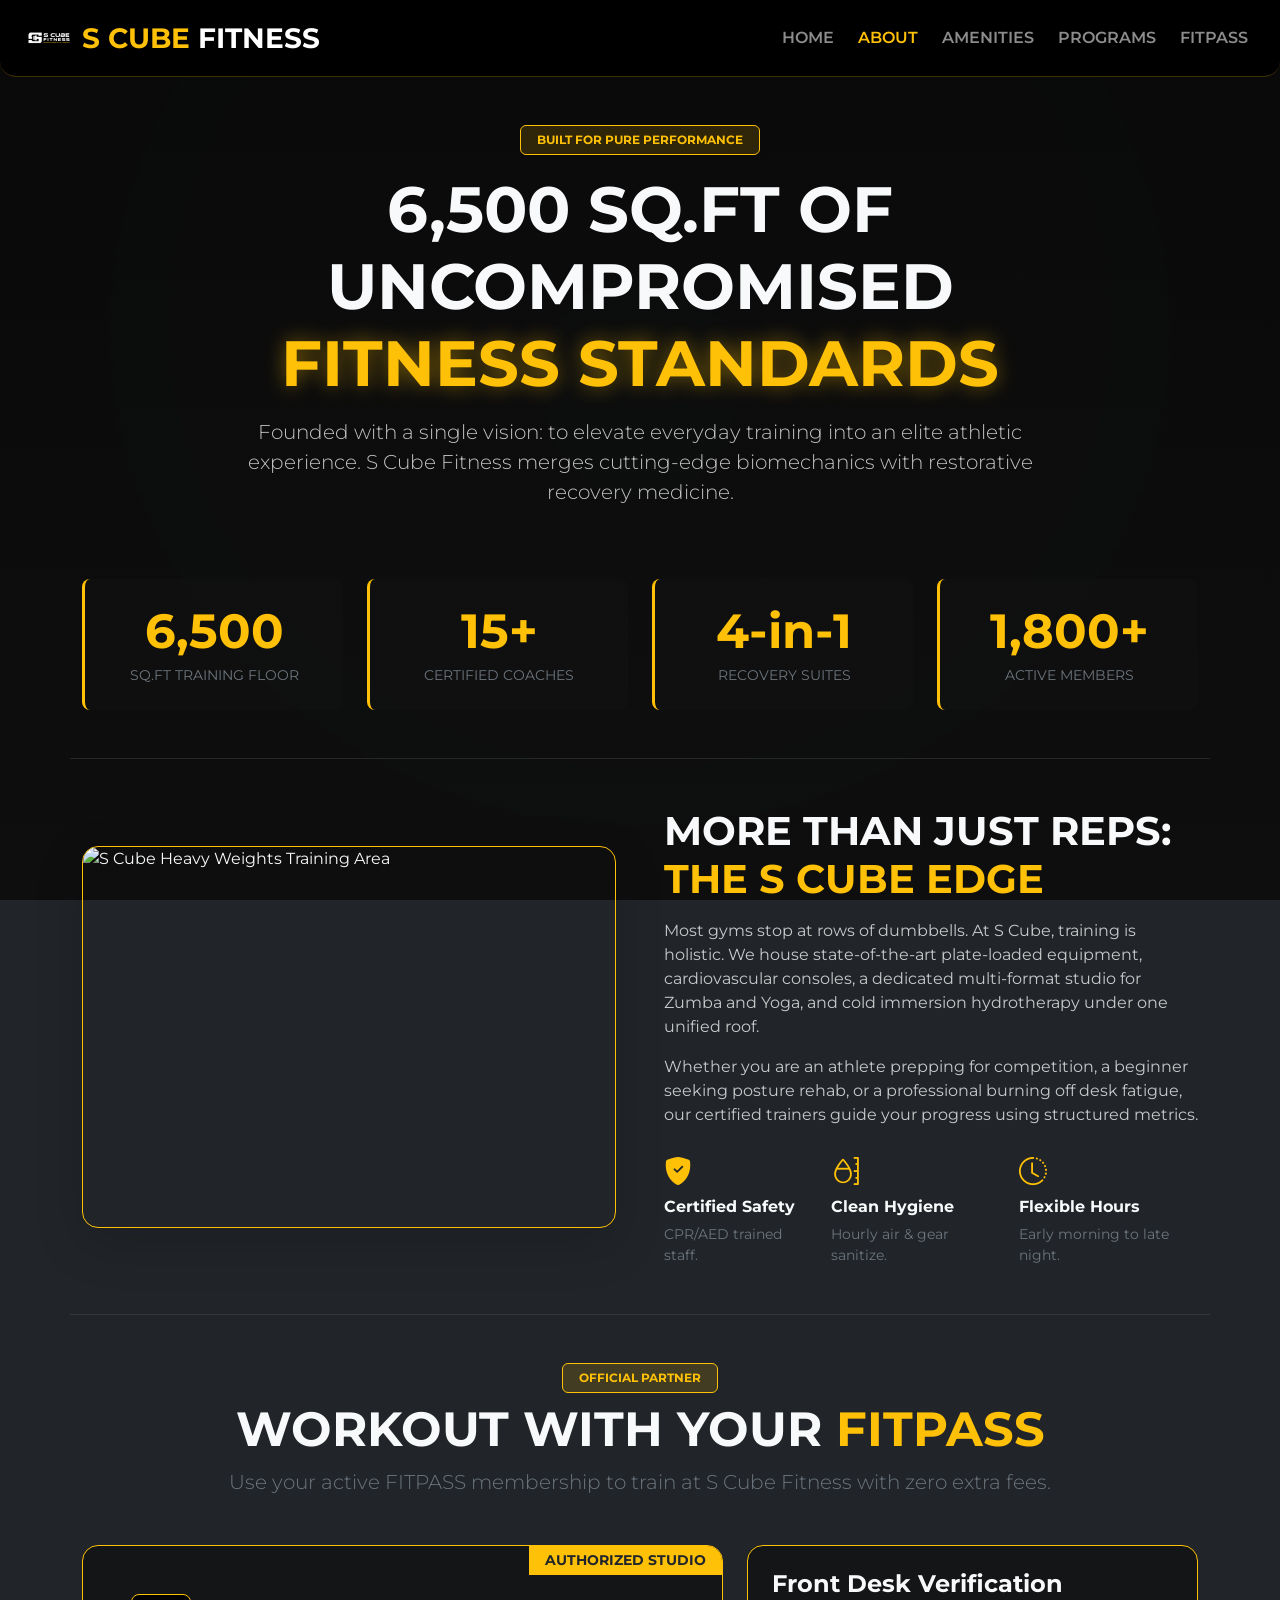
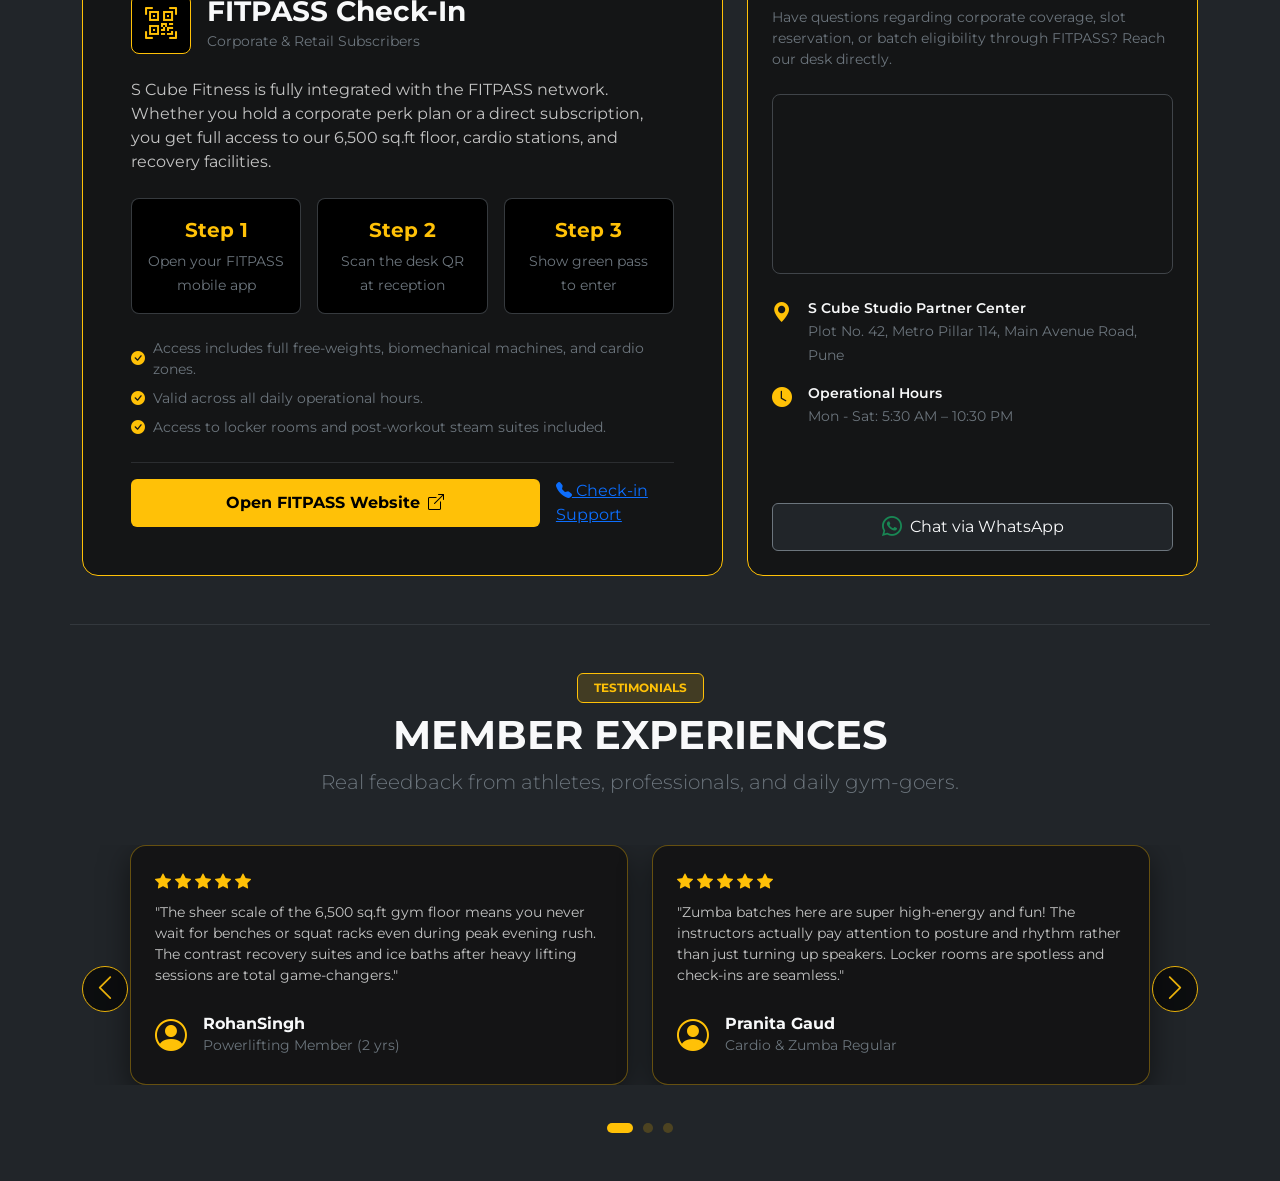
==== About_Page.html @ c71fc2fa "Initial commit: S Cube Fitness website" ====
<!DOCTYPE html>
<html lang="en">

<head>
    <meta charset="UTF-8" />
    <meta name="viewport" content="width=device-width, initial-scale=1.0" />
    <title>About Us | S Cube Fitness - 6,500 Sq.Ft Studio</title>

    <link href="https://cdn.jsdelivr.net/npm/bootstrap@5.3.3/dist/css/bootstrap.min.css" rel="stylesheet" />
    <link rel="stylesheet" href="https://cdn.jsdelivr.net/npm/bootstrap-icons@1.11.3/font/bootstrap-icons.min.css" />
    <link rel="preconnect" href="https://fonts.googleapis.com" />
    <link rel="preconnect" href="https://fonts.gstatic.com" crossorigin />
    <link href="https://fonts.googleapis.com/css2?family=Montserrat:wght@400;600;700;900&display=swap"
        rel="stylesheet" />

    <link rel="stylesheet" href="Home_Page.css" />
    <style>
        .gold-badge {
            background-color: rgba(255, 193, 7, 0.15);
            border: 1px solid var(--gold);
            color: var(--gold);
        }

        .stat-card {
            background: rgba(18, 18, 18, 0.7);
            border-left: 3px solid var(--gold);
        }

        .brand-logo {
            width: 50px;
            height: 50px;
            object-fit: contain;
        }

        /* Review Cards & Sliding Carousel Controls */
        .review-card {
            background: rgba(18, 18, 18, 0.85);
            border: 1px solid rgba(255, 193, 7, 0.35);
            border-radius: 1rem;
            box-shadow: 0 10px 30px rgba(0, 0, 0, 0.5);
            min-height: 240px;
            transition: border-color 0.3s ease, transform 0.3s ease;
        }

        .review-card:hover {
            border-color: #ffd54f;
            transform: translateY(-4px);
        }

        .custom-carousel-btn {
            width: 46px;
            height: 46px;
            top: 50%;
            transform: translateY(-50%);
            background: rgba(0, 0, 0, 0.7);
            border: 1px solid var(--gold);
            border-radius: 50%;
            opacity: 0.9;
            transition: all 0.25s ease;
        }

        .custom-carousel-btn:hover {
            background: var(--gold);
            opacity: 1;
        }

        .custom-carousel-btn:hover i {
            color: #000 !important;
        }

        .carousel-indicators [data-bs-target] {
            width: 10px;
            height: 10px;
            border-radius: 50%;
            background-color: rgba(255, 193, 7, 0.4);
            border: none;
            margin: 0 5px;
            transition: all 0.3s ease;
        }

        .carousel-indicators .active {
            width: 26px;
            border-radius: 6px;
            background-color: var(--gold);
        }
    </style>
</head>

<body class="bg-dark text-light">

    <div class="hero-bg-overlay"></div>

    <div class="content-wrapper">

        <nav
            class="navbar navbar-expand-lg navbar-dark bg-black bg-opacity-80 sticky-top border-bottom border-warning border-opacity-25 backdrop-blur rounded-bottom-4">
            <div class="container-fluid px-4">
                <a class="navbar-brand d-inline-flex align-items-center gap-2 fw-bold text-uppercase text-warning fs-3"
                    href="Home_Page.html">
                    <img src="Gym_Logo.jpeg" class="brand-logo img-fluid" alt="S Cube Fitness Logo"> <span>S Cube <span class="text-white">Fitness</span></span>
                </a>

                <button class="navbar-toggler" type="button" data-bs-toggle="collapse" data-bs-target="#aboutNav"
                    aria-controls="aboutNav" aria-expanded="false" aria-label="Toggle navigation">
                    <span class="navbar-toggler-icon"></span>
                </button>

                <div class="collapse navbar-collapse" id="aboutNav">
                    <ul class="navbar-nav ms-auto text-uppercase fw-semibold gap-2">
                        <li class="nav-item">
                            <a class="nav-link" href="Home_Page.html">Home</a>
                        </li>
                        <li class="nav-item">
                            <a class="nav-link active text-warning" href="About_Page.html">About</a>
                        </li>
                        <li class="nav-item">
                            <a class="nav-link" href="Home_Page.html#amenities">Amenities</a>
                        </li>
                        <li class="nav-item">
                            <a class="nav-link" href="Home_Page.html#classes">Programs</a>
                        </li>
                        <li class="nav-item">
                            <a class="nav-link" href="#fitpass">FITPASS</a>
                        </li>
                    </ul>
                </div>
            </div>
        </nav>

        <header class="container text-center py-5">
            <div class="row justify-content-center">
                <div class="col-xl-9 col-lg-10">
                    <span class="badge gold-badge px-3 py-2 text-uppercase mb-3 fw-bold">Built For Pure
                        Performance</span>
                    <h1 class="display-3 fw-bold text-uppercase text-light mb-3">
                        6,500 Sq.Ft Of Uncompromised <br>
                        <span class="text-warning text-glow">Fitness Standards</span>
                    </h1>
                    <p class="lead text-light-50 mb-4">
                        Founded with a single vision: to elevate everyday training into an elite athletic experience. S
                        Cube Fitness merges cutting-edge biomechanics with restorative recovery medicine.
                    </p>
                </div>
            </div>
        </header>

        <section class="container pb-5">
            <div class="row g-4 text-center">
                <div class="col-6 col-md-3">
                    <div class="stat-card p-4 rounded-3 h-100">
                        <h2 class="display-5 fw-bold text-warning mb-1">6,500</h2>
                        <p class="text-secondary small text-uppercase mb-0">Sq.Ft Training Floor</p>
                    </div>
                </div>
                <div class="col-6 col-md-3">
                    <div class="stat-card p-4 rounded-3 h-100">
                        <h2 class="display-5 fw-bold text-warning mb-1">15+</h2>
                        <p class="text-secondary small text-uppercase mb-0">Certified Coaches</p>
                    </div>
                </div>
                <div class="col-6 col-md-3">
                    <div class="stat-card p-4 rounded-3 h-100">
                        <h2 class="display-5 fw-bold text-warning mb-1">4-in-1</h2>
                        <p class="text-secondary small text-uppercase mb-0">Recovery Suites</p>
                    </div>
                </div>
                <div class="col-6 col-md-3">
                    <div class="stat-card p-4 rounded-3 h-100">
                        <h2 class="display-5 fw-bold text-warning mb-1">1,800+</h2>
                        <p class="text-secondary small text-uppercase mb-0">Active Members</p>
                    </div>
                </div>
            </div>
        </section>

        <section class="container py-5 border-top border-secondary border-opacity-25">
            <div class="row g-5 align-items-center">
                <div class="col-lg-6">
                    <div
                        class="image-frame rounded-4 border border-warning overflow-hidden shadow-lg position-relative">
                        <img src="https://images.unsplash.com/photo-1571902943202-507ec2618e8f?q=80&w=1000&auto=format&fit=crop"
                            alt="S Cube Heavy Weights Training Area"
                            class="img-fluid w-100 object-fit-cover studio-img" />
                    </div>
                </div>
                <div class="col-lg-6">
                    <h2 class="h1 fw-bold text-uppercase text-light mb-3">
                        More Than Just Reps: <span class="text-warning">The S Cube Edge</span>
                    </h2>
                    <p class="text-light-50 mb-3">
                        Most gyms stop at rows of dumbbells. At S Cube, training is holistic. We house state-of-the-art
                        plate-loaded equipment, cardiovascular consoles, a dedicated multi-format studio for Zumba and
                        Yoga, and cold immersion hydrotherapy under one unified roof.
                    </p>
                    <p class="text-light-50 mb-4">
                        Whether you are an athlete prepping for competition, a beginner seeking posture rehab, or a
                        professional burning off desk fatigue, our certified trainers guide your progress using
                        structured metrics.
                    </p>

                    <div class="d-flex gap-4">
                        <div>
                            <i class="bi bi-shield-fill-check text-warning fs-3 mb-1 d-block"></i>
                            <h6 class="fw-bold text-light">Certified Safety</h6>
                            <p class="text-secondary small mb-0">CPR/AED trained staff.</p>
                        </div>
                        <div>
                            <i class="bi bi-moisture text-warning fs-3 mb-1 d-block"></i>
                            <h6 class="fw-bold text-light">Clean Hygiene</h6>
                            <p class="text-secondary small mb-0">Hourly air & gear sanitize.</p>
                        </div>
                        <div>
                            <i class="bi bi-clock-history text-warning fs-3 mb-1 d-block"></i>
                            <h6 class="fw-bold text-light">Flexible Hours</h6>
                            <p class="text-secondary small mb-0">Early morning to late night.</p>
                        </div>
                    </div>
                </div>
            </div>
        </section>

        <section class="container py-5 border-top border-secondary border-opacity-25" id="fitpass">
            <div class="text-center mb-5">
                <span class="badge gold-badge px-3 py-2 text-uppercase mb-2 fw-bold">Official Partner</span>
                <h2 class="display-5 fw-bold text-uppercase text-light mb-2">
                    Workout With Your <span class="text-warning">FITPASS</span>
                </h2>
                <p class="text-secondary lead">
                    Use your active FITPASS membership to train at S Cube Fitness with zero extra fees.
                </p>
            </div>

            <div class="row g-4 justify-content-center">
                <div class="col-lg-7">
                    <div
                        class="scube-card p-4 p-md-5 rounded-4 h-100 d-flex flex-column justify-content-between position-relative overflow-hidden">
                        <div
                            class="position-absolute top-0 end-0 bg-warning text-dark fw-bold text-uppercase small px-3 py-1 rounded-bottom-start-3">
                            Authorized Studio
                        </div>

                        <div>
                            <div class="d-flex align-items-center gap-3 mb-4">
                                <div class="rounded-3 bg-black border border-warning p-2 d-flex align-items-center justify-content-center"
                                    style="width: 60px; height: 60px;">
                                    <i class="bi bi-qr-code-scan text-warning fs-2"></i>
                                </div>
                                <div>
                                    <h3 class="h3 fw-bold text-light mb-0">FITPASS Check-In</h3>
                                    <span class="text-secondary small">Corporate & Retail Subscribers</span>
                                </div>
                            </div>

                            <p class="text-light-50 mb-4">
                                S Cube Fitness is fully integrated with the FITPASS network. Whether you hold a
                                corporate perk plan or a direct subscription, you get full access to our 6,500 sq.ft
                                floor, cardio stations, and recovery facilities.
                            </p>

                            <div class="row g-3 mb-4">
                                <div class="col-sm-4">
                                    <div
                                        class="p-3 rounded-3 bg-black bg-opacity-60 border border-secondary border-opacity-50 text-center h-100">
                                        <span class="d-block text-warning fw-bold fs-5 mb-1">Step 1</span>
                                        <small class="text-secondary">Open your FITPASS mobile app</small>
                                    </div>
                                </div>
                                <div class="col-sm-4">
                                    <div
                                        class="p-3 rounded-3 bg-black bg-opacity-60 border border-secondary border-opacity-50 text-center h-100">
                                        <span class="d-block text-warning fw-bold fs-5 mb-1">Step 2</span>
                                        <small class="text-secondary">Scan the desk QR at reception</small>
                                    </div>
                                </div>
                                <div class="col-sm-4">
                                    <div
                                        class="p-3 rounded-3 bg-black bg-opacity-60 border border-secondary border-opacity-50 text-center h-100">
                                        <span class="d-block text-warning fw-bold fs-5 mb-1">Step 3</span>
                                        <small class="text-secondary">Show green pass to enter</small>
                                    </div>
                                </div>
                            </div>

                            <ul class="list-unstyled text-secondary small d-flex flex-column gap-2 mb-4">
                                <li class="d-flex align-items-center gap-2">
                                    <i class="bi bi-check-circle-fill text-warning"></i>
                                    Access includes full free-weights, biomechanical machines, and cardio zones.
                                </li>
                                <li class="d-flex align-items-center gap-2">
                                    <i class="bi bi-check-circle-fill text-warning"></i>
                                    Valid across all daily operational hours.
                                </li>
                                <li class="d-flex align-items-center gap-2">
                                    <i class="bi bi-check-circle-fill text-warning"></i>
                                    Access to locker rooms and post-workout steam suites included.
                                </li>
                            </ul>
                        </div>

                        <div
                            class="d-flex flex-column flex-sm-row gap-3 pt-3 border-top border-secondary border-opacity-25">
                            <a href="https://fitpass.co.in" target="_blank"
                                class="btn btn-warning fw-bold py-2 px-4 w-100 d-flex align-items-center justify-content-center gap-2">
                                Open FITPASS Website <i class="bi bi-box-arrow-up-right"></i>
                            </a>
                            <a href="tel:+917028886675
                                class="btn btn-outline-warning fw-bold py-2 px-4 w-100 d-flex align-items-center justify-content-center gap-2">
                                <i class="bi bi-telephone-fill"></i> Check-in Support
                            </a>
                        </div>
                    </div>
                </div>

                <div class="col-lg-5">
                    <div class="scube-card p-4 rounded-4 h-100 d-flex flex-column justify-content-between">
                        <div>
                            <h4 class="fw-bold text-light mb-2">Front Desk Verification</h4>
                            <p class="text-secondary small mb-4">
                                Have questions regarding corporate coverage, slot reservation, or batch eligibility
                                through FITPASS? Reach our desk directly.
                            </p>

                            <!-- Embedded Studio Map -->
                            <div class="rounded-3 overflow-hidden border border-secondary border-opacity-50 mb-4"
                                style="height: 180px;">
                                <iframe title="S Cube Fitness Studio Location"
                                    src="https://www.google.com/maps/embed?pb=!1m18!1m12!1m3!1d4301.426931010512!2d73.85755217572283!3d18.6754994824484!2m3!1f0!2f0!3f0!3m2!1i1024!2i768!4f13.1!3m3!1m2!1s0x3bc2c9006083917d%3A0xfb855deba78ab52e!2sS%20Cube%20Fitness!5e1!3m2!1sen!2sin!4v1790101201702!5m2!1sen!2sin"
                                    width="100%" height="100%" style="border:0;" allowfullscreen="" loading="lazy">
                                </iframe>
                            </div>

                            <div class="d-flex flex-column gap-3 mb-4">
                                <div class="d-flex align-items-start gap-3">
                                    <i class="bi bi-geo-alt-fill text-warning fs-5"></i>
                                    <div>
                                        <span class="d-block text-light fw-semibold small">S Cube Studio Partner
                                            Center</span>
                                        <small class="text-secondary">Plot No. 42, Metro Pillar 114, Main Avenue Road,
                                            Pune</small>
                                    </div>
                                </div>

                                <div class="d-flex align-items-start gap-3">
                                    <i class="bi bi-clock-fill text-warning fs-5"></i>
                                    <div>
                                        <span class="d-block text-light fw-semibold small">Operational Hours</span>
                                        <small class="text-secondary">Mon - Sat: 5:30 AM – 10:30 PM</small>
                                    </div>
                                </div>
                            </div>
                        </div>

                        <a href="https://wa.me/9170288866750S%20Cube%20Fitness,%20I%20have%20a%20query%20regarding%20FITPASS%20check-in."
                            target="_blank"
                            class="btn btn-dark border-secondary text-light w-100 py-2 d-flex align-items-center justify-content-center gap-2">
                            <i class="bi bi-whatsapp text-success fs-5"></i> Chat via WhatsApp
                        </a>
                    </div>
                </div>
            </div>
        </section>

        <!-- Member Testimonials Carousel Section -->
        <section class="container py-5 border-top border-secondary border-opacity-25" id="reviews">
            <div class="text-center mb-5">
                <span class="badge gold-badge px-3 py-2 text-uppercase mb-2 fw-bold">Testimonials</span>
                <h2 class="h1 fw-bold text-uppercase text-light mb-2">Member Experiences</h2>
                <p class="text-secondary lead">Real feedback from athletes, professionals, and daily gym-goers.</p>
            </div>

            <!-- Bootstrap Sliding Carousel -->
            <div id="reviewsCarousel" class="carousel slide pb-5" data-bs-ride="carousel" data-bs-interval="4500">

                <!-- Slide Indicators / Dots -->
                <div class="carousel-indicators mb-0">
                    <button type="button" data-bs-target="#reviewsCarousel" data-bs-slide-to="0" class="active"
                        aria-current="true" aria-label="Slide 1"></button>
                    <button type="button" data-bs-target="#reviewsCarousel" data-bs-slide-to="1"
                        aria-label="Slide 2"></button>
                    <button type="button" data-bs-target="#reviewsCarousel" data-bs-slide-to="2"
                        aria-label="Slide 3"></button>
                </div>

                <!-- Carousel Slides -->
                <div class="carousel-inner px-md-5">

                    <!-- SLIDE 1 (Reviews 1 & 2) -->
                    <div class="carousel-item active">
                        <div class="row g-4 justify-content-center">
                            <div class="col-md-6">
                                <div class="review-card p-4 h-100 d-flex flex-column justify-content-between">
                                    <div>
                                        <div class="text-warning mb-2">
                                            <i class="bi bi-star-fill"></i>
                                            <i class="bi bi-star-fill"></i>
                                            <i class="bi bi-star-fill"></i>
                                            <i class="bi bi-star-fill"></i>
                                            <i class="bi bi-star-fill"></i>
                                        </div>
                                        <p class="text-light-50 small mb-4">
                                            "The sheer scale of the 6,500 sq.ft gym floor means you never wait for
                                            benches or squat racks even during peak evening rush. The contrast recovery
                                            suites and ice baths after heavy lifting sessions are total game-changers."
                                        </p>
                                    </div>
                                    <div class="d-flex align-items-center gap-3">
                                        <i class="bi bi-person-circle fs-2 text-warning"></i>
                                        <div>
                                            <h6 class="fw-bold text-light mb-0">RohanSingh</h6>
                                            <small class="text-secondary">Powerlifting Member (2 yrs)</small>
                                        </div>
                                    </div>
                                </div>
                            </div>

                            <div class="col-md-6">
                                <div class="review-card p-4 h-100 d-flex flex-column justify-content-between">
                                    <div>
                                        <div class="text-warning mb-2">
                                            <i class="bi bi-star-fill"></i>
                                            <i class="bi bi-star-fill"></i>
                                            <i class="bi bi-star-fill"></i>
                                            <i class="bi bi-star-fill"></i>
                                            <i class="bi bi-star-fill"></i>
                                        </div>
                                        <p class="text-light-50 small mb-4">
                                            "Zumba batches here are super high-energy and fun! The instructors actually
                                            pay attention to posture and rhythm rather than just turning up speakers.
                                            Locker rooms are spotless and check-ins are seamless."
                                        </p>
                                    </div>
                                    <div class="d-flex align-items-center gap-3">
                                        <i class="bi bi-person-circle fs-2 text-warning"></i>
                                        <div>
                                            <h6 class="fw-bold text-light mb-0">Pranita Gaud</h6>
                                            <small class="text-secondary">Cardio & Zumba Regular</small>
                                        </div>
                                    </div>
                                </div>
                            </div>
                        </div>
                    </div>

                    <!-- SLIDE 2 (Reviews 3 & 4) -->
                    <div class="carousel-item">
                        <div class="row g-4 justify-content-center">
                            <div class="col-md-6">
                                <div class="review-card p-4 h-100 d-flex flex-column justify-content-between">
                                    <div>
                                        <div class="text-warning mb-2">
                                            <i class="bi bi-star-fill"></i>
                                            <i class="bi bi-star-fill"></i>
                                            <i class="bi bi-star-fill"></i>
                                            <i class="bi bi-star-fill"></i>
                                            <i class="bi bi-star-fill"></i>
                                        </div>
                                        <p class="text-light-50 small mb-4">
                                            "I scan in with my corporate FITPASS 4 days a week. The front desk staff
                                            verifies the entry code within 5 seconds with zero hassle. Truly
                                            top-of-the-line plate-loaded machinery you don't find elsewhere."
                                        </p>
                                    </div>
                                    <div class="d-flex align-items-center gap-3">
                                        <i class="bi bi-person-circle fs-2 text-warning"></i>
                                        <div>
                                            <h6 class="fw-bold text-light mb-0">Prathamesh Thakare</h6>
                                            <small class="text-secondary">FITPASS Subscriber</small>
                                        </div>
                                    </div>
                                </div>
                            </div>

                            <div class="col-md-6">
                                <div class="review-card p-4 h-100 d-flex flex-column justify-content-between">
                                    <div>
                                        <div class="text-warning mb-2">
                                            <i class="bi bi-star-fill"></i>
                                            <i class="bi bi-star-fill"></i>
                                            <i class="bi bi-star-fill"></i>
                                            <i class="bi bi-star-fill"></i>
                                            <i class="bi bi-star-half"></i>
                                        </div>
                                        <p class="text-light-50 small mb-4">
                                            "Joined S Cube for personal training after suffering a rotator cuff strain.
                                            Rahul customized my movement mechanics and functional exercises to rebuild
                                            shoulder stability safely without pain."
                                        </p>
                                    </div>
                                    <div class="d-flex align-items-center gap-3">
                                        <i class="bi bi-person-circle fs-2 text-warning"></i>
                                        <div>
                                            <h6 class="fw-bold text-light mb-0">Nisha Gaud</h6>
                                            <small class="text-secondary">Personal Training Member</small>
                                        </div>
                                    </div>
                                </div>
                            </div>
                        </div>
                    </div>

                    <!-- SLIDE 3 (Reviews 5 & 6) -->
                    <div class="carousel-item">
                        <div class="row g-4 justify-content-center">
                            <div class="col-md-6">
                                <div class="review-card p-4 h-100 d-flex flex-column justify-content-between">
                                    <div>
                                        <div class="text-warning mb-2">
                                            <i class="bi bi-star-fill"></i>
                                            <i class="bi bi-star-fill"></i>
                                            <i class="bi bi-star-fill"></i>
                                            <i class="bi bi-star-fill"></i>
                                            <i class="bi bi-star-fill"></i>
                                        </div>
                                        <p class="text-light-50 small mb-4">
                                            "The atmosphere is motivating without being intimidating for beginners. The
                                            lighting, clean equipment, and energetic playlist keep you focused on your
                                            sets. The steam room on weekends is the best detox."
                                        </p>
                                    </div>
                                    <div class="d-flex align-items-center gap-3">
                                        <i class="bi bi-person-circle fs-2 text-warning"></i>
                                        <div>
                                            <h6 class="fw-bold text-light mb-0">JayeshSingh</h6>
                                            <small class="text-secondary">Yearly Member</small>
                                        </div>
                                    </div>
                                </div>
                            </div>

                            <div class="col-md-6">
                                <div class="review-card p-4 h-100 d-flex flex-column justify-content-between">
                                    <div>
                                        <div class="text-warning mb-2">
                                            <i class="bi bi-star-fill"></i>
                                            <i class="bi bi-star-fill"></i>
                                            <i class="bi bi-star-fill"></i>
                                            <i class="bi bi-star-fill"></i>
                                            <i class="bi bi-star-fill"></i>
                                        </div>
                                        <p class="text-light-50 small mb-4">
                                            "Hands down the cleanest gym in the area. Sanitization stations are
                                            everywhere, weights are reracked, and the trainers are genuinely
                                            approachable. You get genuine premium value for your membership."
                                        </p>
                                    </div>
                                    <div class="d-flex align-items-center gap-3">
                                        <i class="bi bi-person-circle fs-2 text-warning"></i>
                                        <div>
                                            <h6 class="fw-bold text-light mb-0">Prem Thakare</h6>
                                            <small class="text-secondary">Strength & Fitness Member</small>
                                        </div>
                                    </div>
                                </div>
                            </div>
                        </div>
                    </div>

                </div>

                <!-- Custom Gold Carousel Nav Controls -->
                <button class="carousel-control-prev custom-carousel-btn" type="button"
                    data-bs-target="#reviewsCarousel" data-bs-slide="prev">
                    <i class="bi bi-chevron-left fs-3 text-warning"></i>
                    <span class="visually-hidden">Previous</span>
                </button>
                <button class="carousel-control-next custom-carousel-btn" type="button"
                    data-bs-target="#reviewsCarousel" data-bs-slide="next">
                    <i class="bi bi-chevron-right fs-3 text-warning"></i>
                    <span class="visually-hidden">Next</span>
                </button>
            </div>
        </section>

    </div>

    <script src="https://cdn.jsdelivr.net/npm/bootstrap@5.3.3/dist/js/bootstrap.bundle.min.js"></script>
</body>

</html>
---- Home_Page.css ----
/* Global settings */
:root {
    --gold: #ffc107;
    --gold-hover: #ffd54f;
    --gold-btn: #c98a00;
    --gold-btn-hover: #e09b00;
    --dark: #0b0b0b;
}

* {
    box-sizing: border-box;
}

html {
    scroll-behavior: smooth;
}

body {
    font-family: "Montserrat", sans-serif;
    margin: 0;
    padding: 0;
    overflow-x: hidden;
    background-color: var(--dark);
}

/* Typography & Glows */
.text-light-50 {
    color: rgba(255, 255, 255, 0.75);
}

.text-glow {
    text-shadow: 0 0 20px rgba(255, 193, 7, 0.45);
}

/* Background layers */
.hero-bg-overlay {
    position: fixed;
    inset: 0;
    width: 100%;
    height: 100vh;
    background:
        linear-gradient(180deg, rgba(10, 10, 10, 0.88), rgba(15, 15, 15, 0.94)),
        radial-gradient(circle at center, rgba(0, 0, 0, 0.4), rgba(0, 0, 0, 0.95)),
        url("https://images.unsplash.com/photo-1534438327276-14e5300c3a48?q=80&w=1920&auto=format&fit=crop") center / cover no-repeat;
    z-index: 0;
}

.content-wrapper {
    position: relative;
    z-index: 1;
}

/* Glassmorphic Navbar & Brand */
.backdrop-blur {
    backdrop-filter: blur(10px);
    -webkit-backdrop-filter: blur(10px);
}

.navbar-brand {
    white-space: nowrap;
}

.brand-logo {
    width: 50px;
    height: 50px;
    object-fit: contain;
    display: inline-block;
}

.nav-link {
    transition: color 0.2s ease;
}

.nav-link:hover {
    color: var(--gold) !important;
}

/* Hero Action Buttons */
.btn-hero-gold {
    background-color: var(--gold-btn);
    color: #ffffff;
    border: none;
    border-radius: 8px;
    transition: all 0.25s ease;
}

.btn-hero-gold:hover {
    background-color: var(--gold-btn-hover);
    color: #ffffff;
    box-shadow: 0 0 16px rgba(201, 138, 0, 0.6);
}

.btn-hero-outline {
    background-color: transparent;
    color: var(--gold-btn);
    border: 1.5px solid var(--gold-btn);
    border-radius: 8px;
    transition: all 0.25s ease;
}

.btn-hero-outline:hover {
    background-color: rgba(201, 138, 0, 0.15);
    color: var(--gold-btn-hover);
    border-color: var(--gold-btn-hover);
}

/* Feature Items (Amenities) */
.feature-item {
    transition: background-color 0.2s ease, border-color 0.2s ease;
}

.feature-item:hover {
    background-color: rgba(255, 193, 7, 0.1) !important;
    border-color: var(--gold) !important;
}

/* Image Frame */
.image-frame {
    width: 100%;
}

.studio-img {
    display: block;
    width: 100%;
    height: 380px;
    object-fit: cover;
    transition: transform 0.4s ease;
}

.image-frame:hover .studio-img {
    transform: scale(1.04);
}

/* Program Cards */
.scube-card {
    background: rgba(18, 18, 18, 0.8);
    border: 1.5px solid var(--gold);
    backdrop-filter: blur(6px);
    transition: transform 0.3s ease, box-shadow 0.3s ease, border-color 0.3s ease;
}

.scube-card:hover {
    transform: translateY(-6px);
    border-color: var(--gold-hover);
    box-shadow: 0 10px 25px rgba(255, 193, 7, 0.25);
    background: rgba(28, 28, 28, 0.9);
}

/* Standard Warning Buttons */
.btn-warning {
    background-color: var(--gold);
    border: none;
    transition: all 0.25s ease;
}

.btn-warning:hover {
    background-color: var(--gold-hover);
    color: #000;
    box-shadow: 0 0 18px rgba(255, 193, 7, 0.5);
}
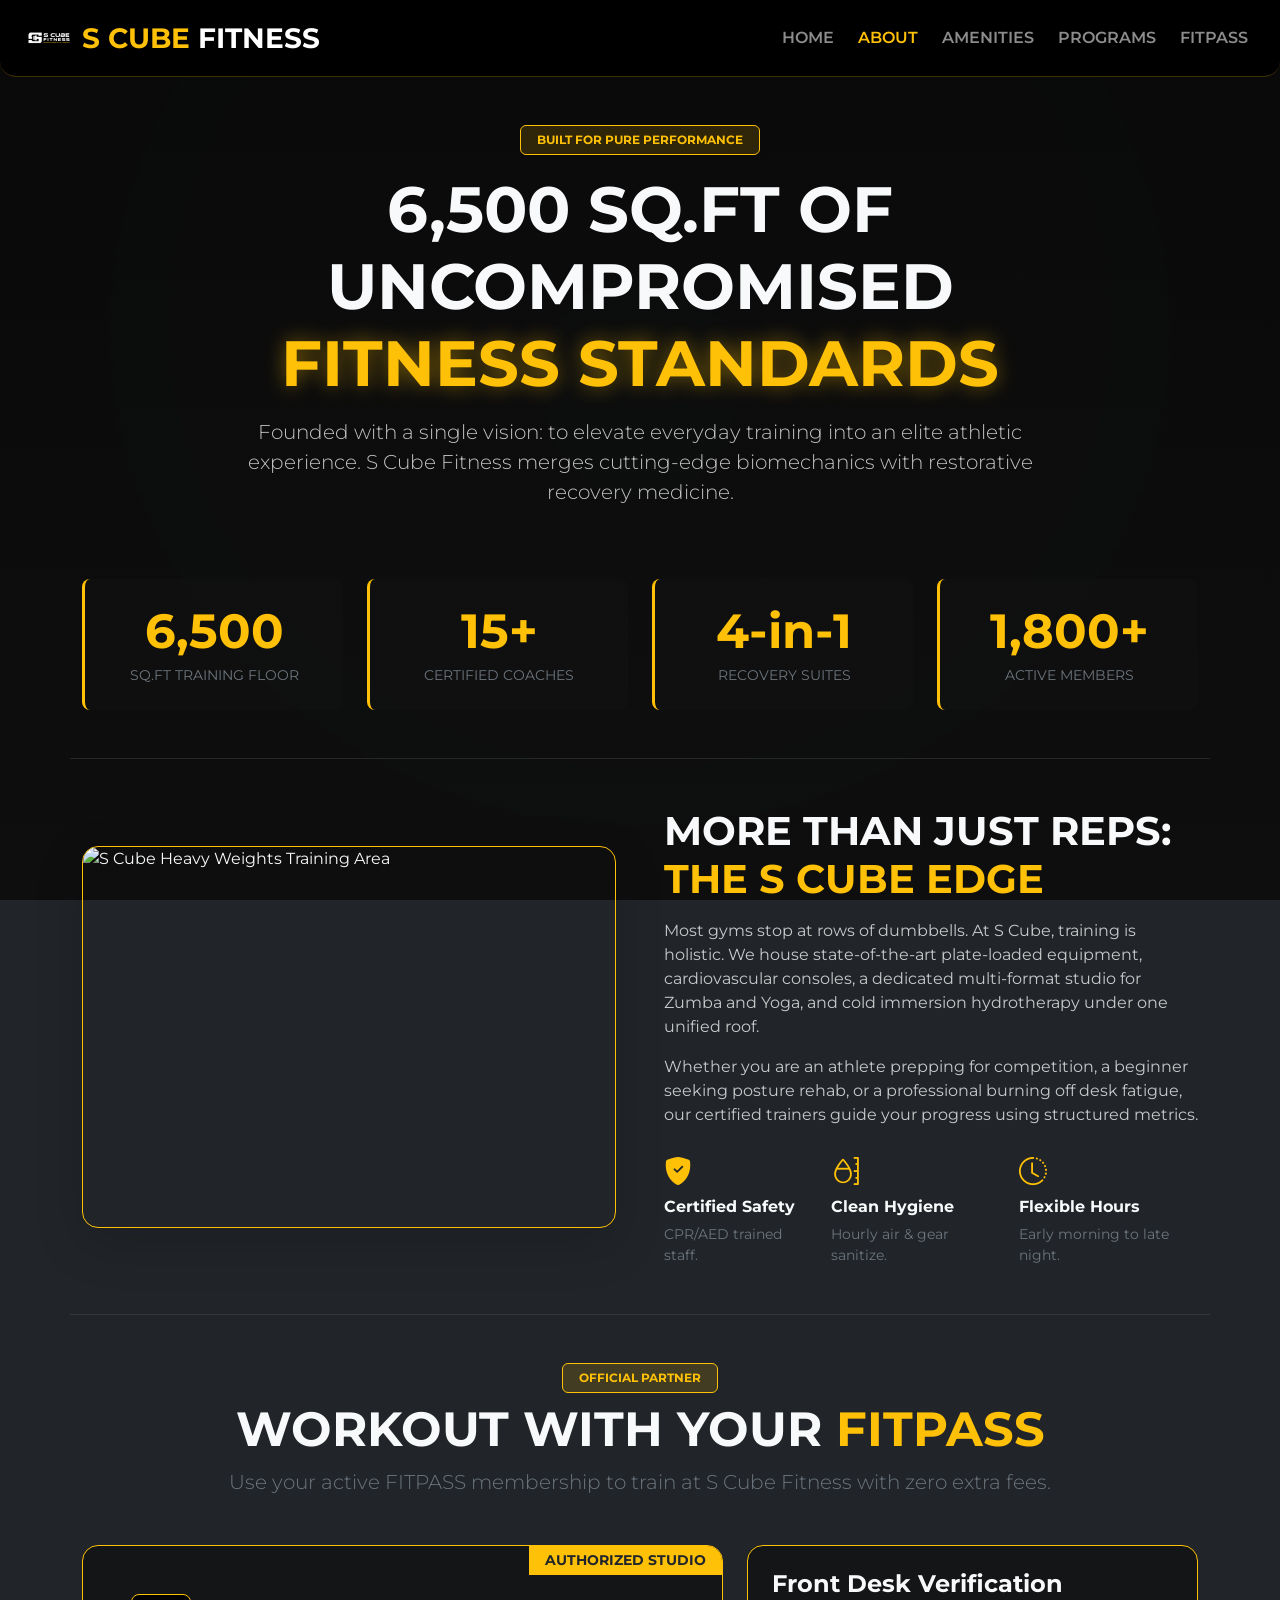
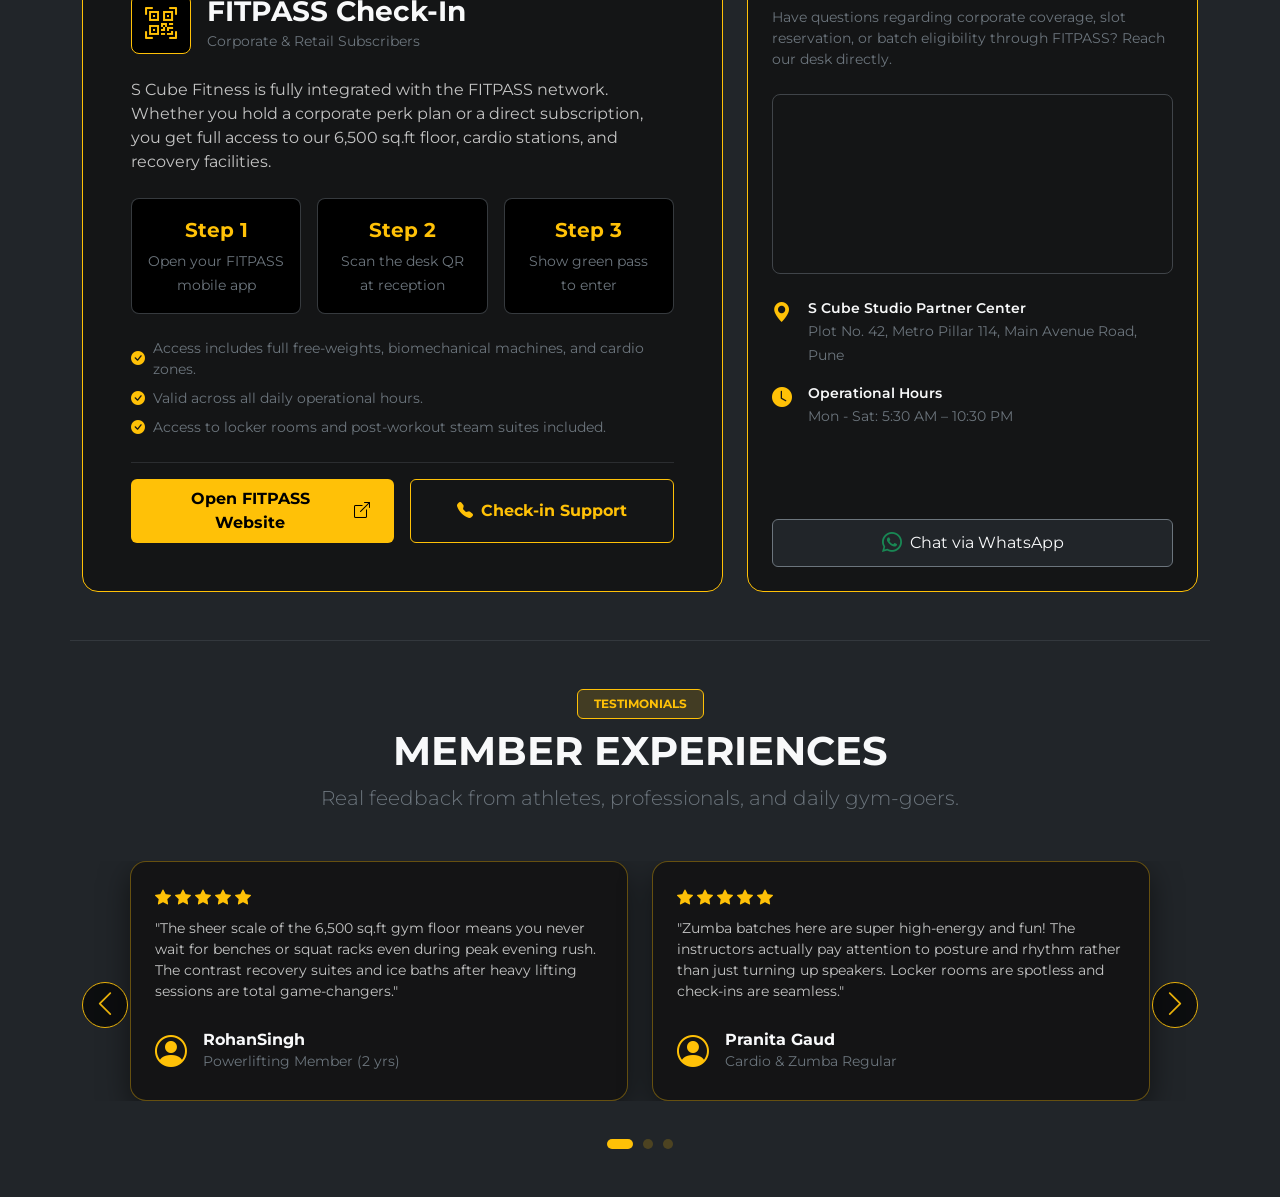
==== commit dee30e10: "Initial commit: S Cube Fitness website" ====
--- a/About_Page.html
+++ b/About_Page.html
@@ -13,7 +13,7 @@
     <link href="https://fonts.googleapis.com/css2?family=Montserrat:wght@400;600;700;900&display=swap"
         rel="stylesheet" />
 
-    <link rel="stylesheet" href="Home_Page.css" />
+    <link rel="stylesheet" href="index.css" />
     <style>
         .gold-badge {
             background-color: rgba(255, 193, 7, 0.15);
@@ -96,7 +96,7 @@
             class="navbar navbar-expand-lg navbar-dark bg-black bg-opacity-80 sticky-top border-bottom border-warning border-opacity-25 backdrop-blur rounded-bottom-4">
             <div class="container-fluid px-4">
                 <a class="navbar-brand d-inline-flex align-items-center gap-2 fw-bold text-uppercase text-warning fs-3"
-                    href="Home_Page.html">
+                    href="index.html">
                     <img src="Gym_Logo.jpeg" class="brand-logo img-fluid" alt="S Cube Fitness Logo"> <span>S Cube <span class="text-white">Fitness</span></span>
                 </a>
 
@@ -108,16 +108,16 @@
                 <div class="collapse navbar-collapse" id="aboutNav">
                     <ul class="navbar-nav ms-auto text-uppercase fw-semibold gap-2">
                         <li class="nav-item">
-                            <a class="nav-link" href="Home_Page.html">Home</a>
+                            <a class="nav-link" href="index.html">Home</a>
                         </li>
                         <li class="nav-item">
                             <a class="nav-link active text-warning" href="About_Page.html">About</a>
                         </li>
                         <li class="nav-item">
-                            <a class="nav-link" href="Home_Page.html#amenities">Amenities</a>
+                            <a class="nav-link" href="index.html#amenities">Amenities</a>
                         </li>
                         <li class="nav-item">
-                            <a class="nav-link" href="Home_Page.html#classes">Programs</a>
+                            <a class="nav-link" href="index.html#classes">Programs</a>
                         </li>
                         <li class="nav-item">
                             <a class="nav-link" href="#fitpass">FITPASS</a>
@@ -303,7 +303,7 @@
                                 class="btn btn-warning fw-bold py-2 px-4 w-100 d-flex align-items-center justify-content-center gap-2">
                                 Open FITPASS Website <i class="bi bi-box-arrow-up-right"></i>
                             </a>
-                            <a href="tel:+917028886675
+                            <a href="tel:+917028886675"
                                 class="btn btn-outline-warning fw-bold py-2 px-4 w-100 d-flex align-items-center justify-content-center gap-2">
                                 <i class="bi bi-telephone-fill"></i> Check-in Support
                             </a>
@@ -350,7 +350,7 @@
                             </div>
                         </div>
 
-                        <a href="https://wa.me/9170288866750S%20Cube%20Fitness,%20I%20have%20a%20query%20regarding%20FITPASS%20check-in."
+                        <a href="https://wa.me/917028886675%20Cube%20Fitness,%20I%20have%20a%20query%20regarding%20FITPASS%20check-in."
                             target="_blank"
                             class="btn btn-dark border-secondary text-light w-100 py-2 d-flex align-items-center justify-content-center gap-2">
                             <i class="bi bi-whatsapp text-success fs-5"></i> Chat via WhatsApp
--- a/index.css
+++ b/index.css
@@ -0,0 +1,160 @@
+/* Global settings */
+:root {
+    --gold: #ffc107;
+    --gold-hover: #ffd54f;
+    --gold-btn: #c98a00;
+    --gold-btn-hover: #e09b00;
+    --dark: #0b0b0b;
+}
+
+* {
+    box-sizing: border-box;
+}
+
+html {
+    scroll-behavior: smooth;
+}
+
+body {
+    font-family: "Montserrat", sans-serif;
+    margin: 0;
+    padding: 0;
+    overflow-x: hidden;
+    background-color: var(--dark);
+}
+
+/* Typography & Glows */
+.text-light-50 {
+    color: rgba(255, 255, 255, 0.75);
+}
+
+.text-glow {
+    text-shadow: 0 0 20px rgba(255, 193, 7, 0.45);
+}
+
+/* Background layers */
+.hero-bg-overlay {
+    position: fixed;
+    inset: 0;
+    width: 100%;
+    height: 100vh;
+    background:
+        linear-gradient(180deg, rgba(10, 10, 10, 0.88), rgba(15, 15, 15, 0.94)),
+        radial-gradient(circle at center, rgba(0, 0, 0, 0.4), rgba(0, 0, 0, 0.95)),
+        url("https://images.unsplash.com/photo-1534438327276-14e5300c3a48?q=80&w=1920&auto=format&fit=crop") center / cover no-repeat;
+    z-index: 0;
+}
+
+.content-wrapper {
+    position: relative;
+    z-index: 1;
+}
+
+/* Glassmorphic Navbar & Brand */
+.backdrop-blur {
+    backdrop-filter: blur(10px);
+    -webkit-backdrop-filter: blur(10px);
+}
+
+.navbar-brand {
+    white-space: nowrap;
+}
+
+.brand-logo {
+    width: 50px;
+    height: 50px;
+    object-fit: contain;
+    display: inline-block;
+}
+
+.nav-link {
+    transition: color 0.2s ease;
+}
+
+.nav-link:hover {
+    color: var(--gold) !important;
+}
+
+/* Hero Action Buttons */
+.btn-hero-gold {
+    background-color: var(--gold-btn);
+    color: #ffffff;
+    border: none;
+    border-radius: 8px;
+    transition: all 0.25s ease;
+}
+
+.btn-hero-gold:hover {
+    background-color: var(--gold-btn-hover);
+    color: #ffffff;
+    box-shadow: 0 0 16px rgba(201, 138, 0, 0.6);
+}
+
+.btn-hero-outline {
+    background-color: transparent;
+    color: var(--gold-btn);
+    border: 1.5px solid var(--gold-btn);
+    border-radius: 8px;
+    transition: all 0.25s ease;
+}
+
+.btn-hero-outline:hover {
+    background-color: rgba(201, 138, 0, 0.15);
+    color: var(--gold-btn-hover);
+    border-color: var(--gold-btn-hover);
+}
+
+/* Feature Items (Amenities) */
+.feature-item {
+    transition: background-color 0.2s ease, border-color 0.2s ease;
+}
+
+.feature-item:hover {
+    background-color: rgba(255, 193, 7, 0.1) !important;
+    border-color: var(--gold) !important;
+}
+
+/* Image Frame */
+.image-frame {
+    width: 100%;
+}
+
+.studio-img {
+    display: block;
+    width: 100%;
+    height: 380px;
+    object-fit: cover;
+    transition: transform 0.4s ease;
+}
+
+.image-frame:hover .studio-img {
+    transform: scale(1.04);
+}
+
+/* Program Cards */
+.scube-card {
+    background: rgba(18, 18, 18, 0.8);
+    border: 1.5px solid var(--gold);
+    backdrop-filter: blur(6px);
+    transition: transform 0.3s ease, box-shadow 0.3s ease, border-color 0.3s ease;
+}
+
+.scube-card:hover {
+    transform: translateY(-6px);
+    border-color: var(--gold-hover);
+    box-shadow: 0 10px 25px rgba(255, 193, 7, 0.25);
+    background: rgba(28, 28, 28, 0.9);
+}
+
+/* Standard Warning Buttons */
+.btn-warning {
+    background-color: var(--gold);
+    border: none;
+    transition: all 0.25s ease;
+}
+
+.btn-warning:hover {
+    background-color: var(--gold-hover);
+    color: #000;
+    box-shadow: 0 0 18px rgba(255, 193, 7, 0.5);
+}
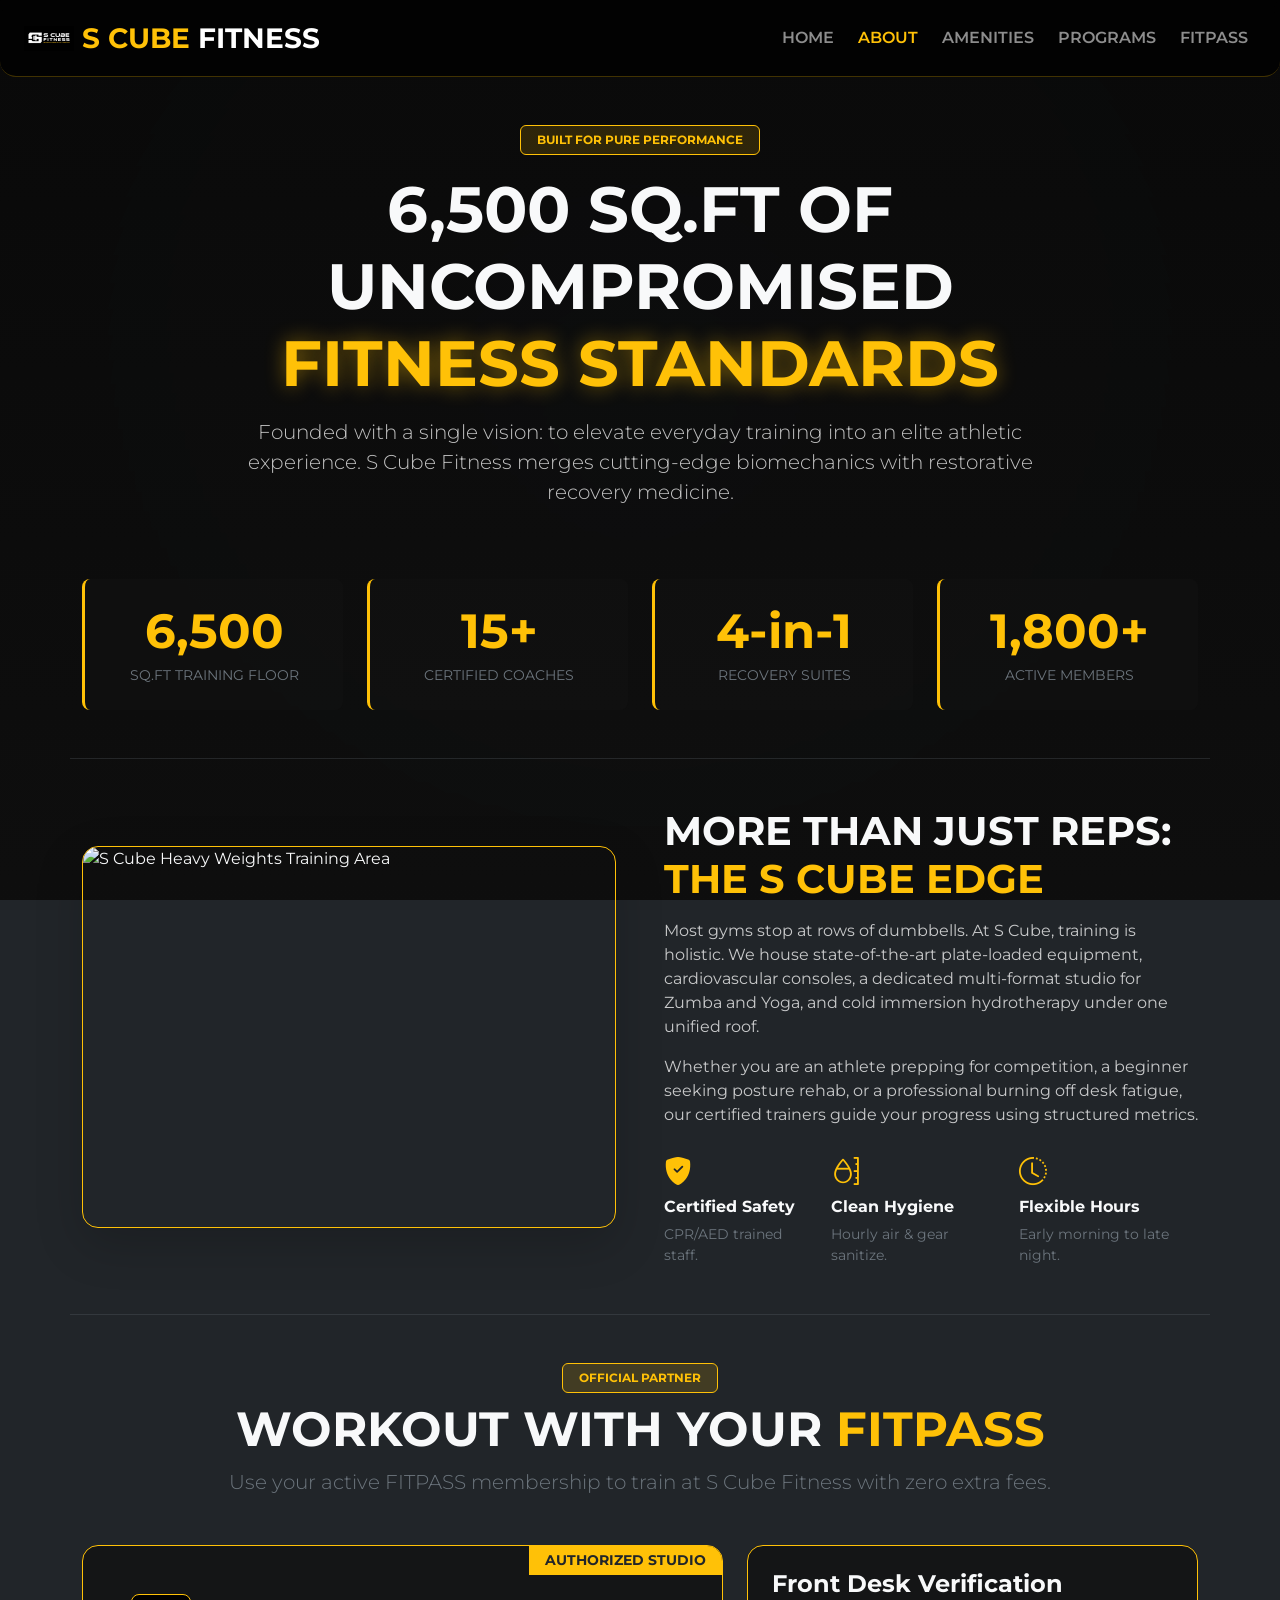
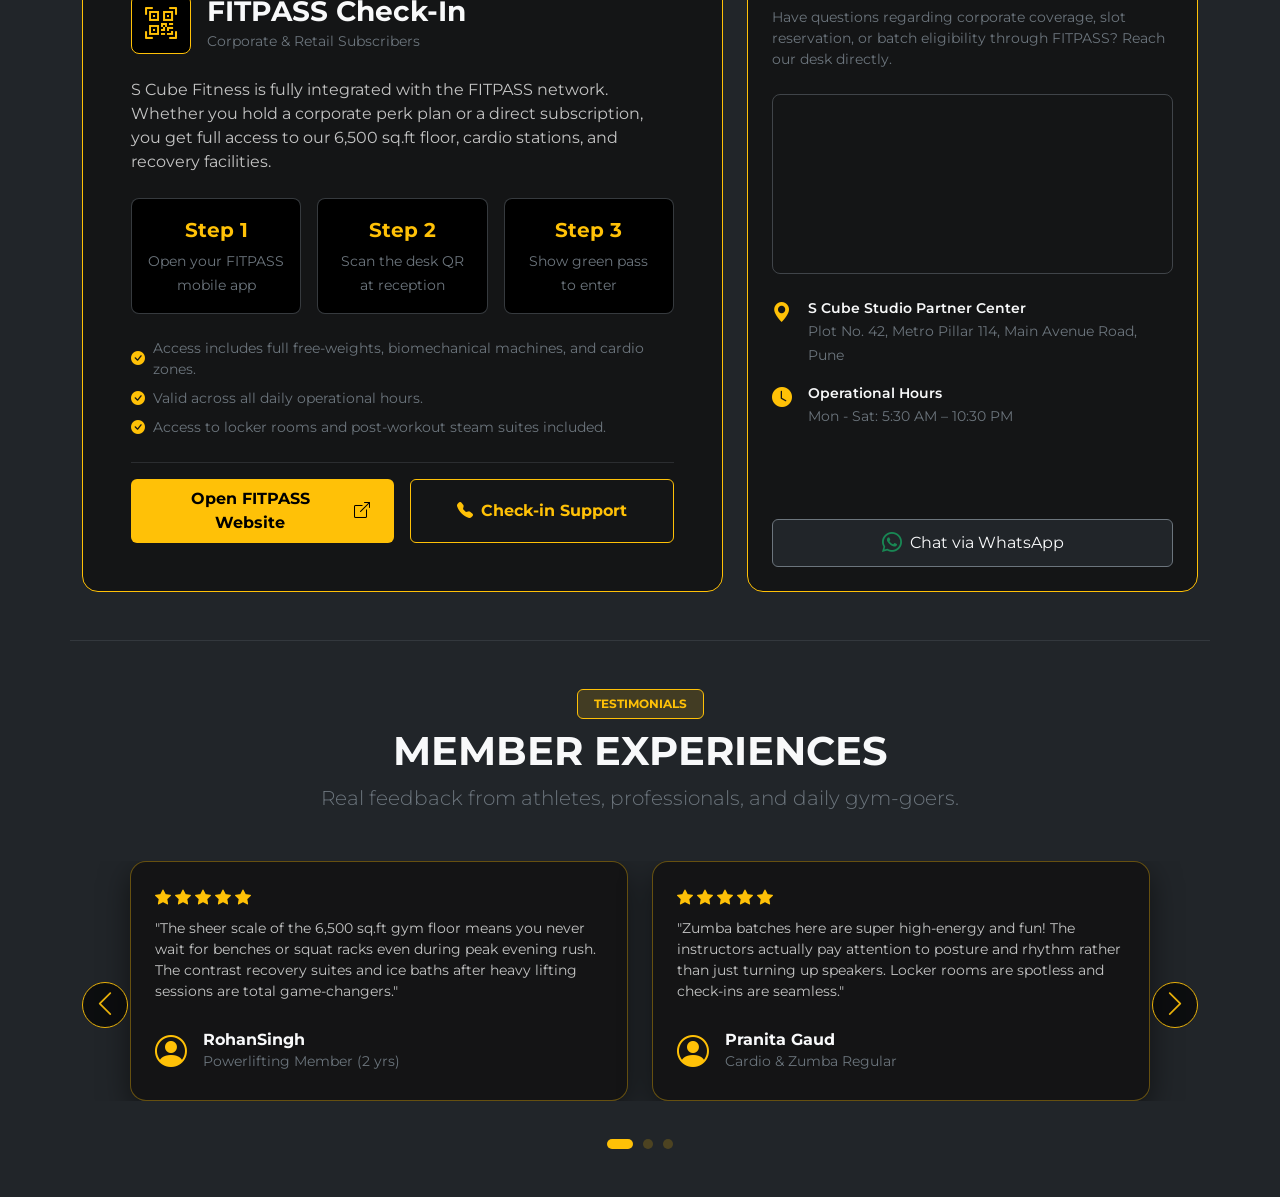
==== commit bb107a3b: "Initial commit: S Cube Fitness website" ====
--- a/About_Page.html
+++ b/About_Page.html
@@ -8,12 +8,9 @@
 
     <link href="https://cdn.jsdelivr.net/npm/bootstrap@5.3.3/dist/css/bootstrap.min.css" rel="stylesheet" />
     <link rel="stylesheet" href="https://cdn.jsdelivr.net/npm/bootstrap-icons@1.11.3/font/bootstrap-icons.min.css" />
-    <link rel="preconnect" href="https://fonts.googleapis.com" />
-    <link rel="preconnect" href="https://fonts.gstatic.com" crossorigin />
-    <link href="https://fonts.googleapis.com/css2?family=Montserrat:wght@400;600;700;900&display=swap"
-        rel="stylesheet" />
-
-    <link rel="stylesheet" href="index.css" />
+    <link href="https://fonts.googleapis.com/css2?family=Montserrat:wght@400;600;700&display=swap" rel="stylesheet" />
+
+    <link rel="stylesheet" href="Home_Page.css" />
     <style>
         .gold-badge {
             background-color: rgba(255, 193, 7, 0.15);
@@ -26,13 +23,6 @@
             border-left: 3px solid var(--gold);
         }
 
-        .brand-logo {
-            width: 50px;
-            height: 50px;
-            object-fit: contain;
-        }
-
-        /* Review Cards & Sliding Carousel Controls */
         .review-card {
             background: rgba(18, 18, 18, 0.85);
             border: 1px solid rgba(255, 193, 7, 0.35);
@@ -93,11 +83,12 @@
     <div class="content-wrapper">
 
         <nav
-            class="navbar navbar-expand-lg navbar-dark bg-black bg-opacity-80 sticky-top border-bottom border-warning border-opacity-25 backdrop-blur rounded-bottom-4">
+            class="navbar navbar-expand-lg navbar-dark bg-black bg-opacity-75 sticky-top border-bottom border-warning border-opacity-25 backdrop-blur rounded-bottom-4">
             <div class="container-fluid px-4">
                 <a class="navbar-brand d-inline-flex align-items-center gap-2 fw-bold text-uppercase text-warning fs-3"
-                    href="index.html">
-                    <img src="Gym_Logo.jpeg" class="brand-logo img-fluid" alt="S Cube Fitness Logo"> <span>S Cube <span class="text-white">Fitness</span></span>
+                    href="Home_Page.html">
+                    <img src="Gym_Logo.jpeg" class="brand-logo" alt="S Cube Fitness Logo">
+                    <span>S Cube <span class="text-white">Fitness</span></span>
                 </a>
 
                 <button class="navbar-toggler" type="button" data-bs-toggle="collapse" data-bs-target="#aboutNav"
@@ -108,16 +99,16 @@
                 <div class="collapse navbar-collapse" id="aboutNav">
                     <ul class="navbar-nav ms-auto text-uppercase fw-semibold gap-2">
                         <li class="nav-item">
-                            <a class="nav-link" href="index.html">Home</a>
+                            <a class="nav-link" href="Home_Page.html">Home</a>
                         </li>
                         <li class="nav-item">
                             <a class="nav-link active text-warning" href="About_Page.html">About</a>
                         </li>
                         <li class="nav-item">
-                            <a class="nav-link" href="index.html#amenities">Amenities</a>
+                            <a class="nav-link" href="Home_Page.html#amenities">Amenities</a>
                         </li>
                         <li class="nav-item">
-                            <a class="nav-link" href="index.html#classes">Programs</a>
+                            <a class="nav-link" href="Home_Page.html#classes">Programs</a>
                         </li>
                         <li class="nav-item">
                             <a class="nav-link" href="#fitpass">FITPASS</a>
@@ -132,7 +123,7 @@
                 <div class="col-xl-9 col-lg-10">
                     <span class="badge gold-badge px-3 py-2 text-uppercase mb-3 fw-bold">Built For Pure
                         Performance</span>
-                    <h1 class="display-3 fw-bold text-uppercase text-light mb-3">
+                    <h1 class="display-3 fw-bold text-uppercase mb-3">
                         6,500 Sq.Ft Of Uncompromised <br>
                         <span class="text-warning text-glow">Fitness Standards</span>
                     </h1>
@@ -176,15 +167,13 @@
         <section class="container py-5 border-top border-secondary border-opacity-25">
             <div class="row g-5 align-items-center">
                 <div class="col-lg-6">
-                    <div
-                        class="image-frame rounded-4 border border-warning overflow-hidden shadow-lg position-relative">
+                    <div class="image-frame rounded-4 border border-warning overflow-hidden shadow-lg">
                         <img src="https://images.unsplash.com/photo-1571902943202-507ec2618e8f?q=80&w=1000&auto=format&fit=crop"
-                            alt="S Cube Heavy Weights Training Area"
-                            class="img-fluid w-100 object-fit-cover studio-img" />
+                            alt="S Cube Heavy Weights Training Area" class="studio-img" />
                     </div>
                 </div>
                 <div class="col-lg-6">
-                    <h2 class="h1 fw-bold text-uppercase text-light mb-3">
+                    <h2 class="h1 fw-bold text-uppercase mb-3">
                         More Than Just Reps: <span class="text-warning">The S Cube Edge</span>
                     </h2>
                     <p class="text-light-50 mb-3">
@@ -201,17 +190,17 @@
                     <div class="d-flex gap-4">
                         <div>
                             <i class="bi bi-shield-fill-check text-warning fs-3 mb-1 d-block"></i>
-                            <h6 class="fw-bold text-light">Certified Safety</h6>
+                            <h6 class="fw-bold">Certified Safety</h6>
                             <p class="text-secondary small mb-0">CPR/AED trained staff.</p>
                         </div>
                         <div>
                             <i class="bi bi-moisture text-warning fs-3 mb-1 d-block"></i>
-                            <h6 class="fw-bold text-light">Clean Hygiene</h6>
+                            <h6 class="fw-bold">Clean Hygiene</h6>
                             <p class="text-secondary small mb-0">Hourly air & gear sanitize.</p>
                         </div>
                         <div>
                             <i class="bi bi-clock-history text-warning fs-3 mb-1 d-block"></i>
-                            <h6 class="fw-bold text-light">Flexible Hours</h6>
+                            <h6 class="fw-bold">Flexible Hours</h6>
                             <p class="text-secondary small mb-0">Early morning to late night.</p>
                         </div>
                     </div>
@@ -222,7 +211,7 @@
         <section class="container py-5 border-top border-secondary border-opacity-25" id="fitpass">
             <div class="text-center mb-5">
                 <span class="badge gold-badge px-3 py-2 text-uppercase mb-2 fw-bold">Official Partner</span>
-                <h2 class="display-5 fw-bold text-uppercase text-light mb-2">
+                <h2 class="display-5 fw-bold text-uppercase mb-2">
                     Workout With Your <span class="text-warning">FITPASS</span>
                 </h2>
                 <p class="text-secondary lead">
@@ -235,7 +224,7 @@
                     <div
                         class="scube-card p-4 p-md-5 rounded-4 h-100 d-flex flex-column justify-content-between position-relative overflow-hidden">
                         <div
-                            class="position-absolute top-0 end-0 bg-warning text-dark fw-bold text-uppercase small px-3 py-1 rounded-bottom-start-3">
+                            class="position-absolute top-0 end-0 bg-warning text-dark fw-bold text-uppercase small px-3 py-1">
                             Authorized Studio
                         </div>
 
@@ -246,7 +235,7 @@
                                     <i class="bi bi-qr-code-scan text-warning fs-2"></i>
                                 </div>
                                 <div>
-                                    <h3 class="h3 fw-bold text-light mb-0">FITPASS Check-In</h3>
+                                    <h3 class="fw-bold mb-0">FITPASS Check-In</h3>
                                     <span class="text-secondary small">Corporate & Retail Subscribers</span>
                                 </div>
                             </div>
@@ -260,21 +249,21 @@
                             <div class="row g-3 mb-4">
                                 <div class="col-sm-4">
                                     <div
-                                        class="p-3 rounded-3 bg-black bg-opacity-60 border border-secondary border-opacity-50 text-center h-100">
+                                        class="p-3 rounded-3 bg-black border border-secondary border-opacity-50 text-center h-100">
                                         <span class="d-block text-warning fw-bold fs-5 mb-1">Step 1</span>
                                         <small class="text-secondary">Open your FITPASS mobile app</small>
                                     </div>
                                 </div>
                                 <div class="col-sm-4">
                                     <div
-                                        class="p-3 rounded-3 bg-black bg-opacity-60 border border-secondary border-opacity-50 text-center h-100">
+                                        class="p-3 rounded-3 bg-black border border-secondary border-opacity-50 text-center h-100">
                                         <span class="d-block text-warning fw-bold fs-5 mb-1">Step 2</span>
                                         <small class="text-secondary">Scan the desk QR at reception</small>
                                     </div>
                                 </div>
                                 <div class="col-sm-4">
                                     <div
-                                        class="p-3 rounded-3 bg-black bg-opacity-60 border border-secondary border-opacity-50 text-center h-100">
+                                        class="p-3 rounded-3 bg-black border border-secondary border-opacity-50 text-center h-100">
                                         <span class="d-block text-warning fw-bold fs-5 mb-1">Step 3</span>
                                         <small class="text-secondary">Show green pass to enter</small>
                                     </div>
@@ -314,13 +303,12 @@
                 <div class="col-lg-5">
                     <div class="scube-card p-4 rounded-4 h-100 d-flex flex-column justify-content-between">
                         <div>
-                            <h4 class="fw-bold text-light mb-2">Front Desk Verification</h4>
+                            <h4 class="fw-bold mb-2">Front Desk Verification</h4>
                             <p class="text-secondary small mb-4">
                                 Have questions regarding corporate coverage, slot reservation, or batch eligibility
                                 through FITPASS? Reach our desk directly.
                             </p>
 
-                            <!-- Embedded Studio Map -->
                             <div class="rounded-3 overflow-hidden border border-secondary border-opacity-50 mb-4"
                                 style="height: 180px;">
                                 <iframe title="S Cube Fitness Studio Location"
@@ -333,8 +321,7 @@
                                 <div class="d-flex align-items-start gap-3">
                                     <i class="bi bi-geo-alt-fill text-warning fs-5"></i>
                                     <div>
-                                        <span class="d-block text-light fw-semibold small">S Cube Studio Partner
-                                            Center</span>
+                                        <span class="d-block fw-semibold small">S Cube Studio Partner Center</span>
                                         <small class="text-secondary">Plot No. 42, Metro Pillar 114, Main Avenue Road,
                                             Pune</small>
                                     </div>
@@ -343,14 +330,14 @@
                                 <div class="d-flex align-items-start gap-3">
                                     <i class="bi bi-clock-fill text-warning fs-5"></i>
                                     <div>
-                                        <span class="d-block text-light fw-semibold small">Operational Hours</span>
+                                        <span class="d-block fw-semibold small">Operational Hours</span>
                                         <small class="text-secondary">Mon - Sat: 5:30 AM – 10:30 PM</small>
                                     </div>
                                 </div>
                             </div>
                         </div>
 
-                        <a href="https://wa.me/917028886675%20Cube%20Fitness,%20I%20have%20a%20query%20regarding%20FITPASS%20check-in."
+                        <a href="https://wa.me/7028886675?text=S%20Cube%20Fitness,%20I%20have%20a%20query%20regarding%20FITPASS%20check-in."
                             target="_blank"
                             class="btn btn-dark border-secondary text-light w-100 py-2 d-flex align-items-center justify-content-center gap-2">
                             <i class="bi bi-whatsapp text-success fs-5"></i> Chat via WhatsApp
@@ -360,18 +347,15 @@
             </div>
         </section>
 
-        <!-- Member Testimonials Carousel Section -->
         <section class="container py-5 border-top border-secondary border-opacity-25" id="reviews">
             <div class="text-center mb-5">
                 <span class="badge gold-badge px-3 py-2 text-uppercase mb-2 fw-bold">Testimonials</span>
-                <h2 class="h1 fw-bold text-uppercase text-light mb-2">Member Experiences</h2>
+                <h2 class="h1 fw-bold text-uppercase mb-2">Member Experiences</h2>
                 <p class="text-secondary lead">Real feedback from athletes, professionals, and daily gym-goers.</p>
             </div>
 
-            <!-- Bootstrap Sliding Carousel -->
             <div id="reviewsCarousel" class="carousel slide pb-5" data-bs-ride="carousel" data-bs-interval="4500">
 
-                <!-- Slide Indicators / Dots -->
                 <div class="carousel-indicators mb-0">
                     <button type="button" data-bs-target="#reviewsCarousel" data-bs-slide-to="0" class="active"
                         aria-current="true" aria-label="Slide 1"></button>
@@ -381,10 +365,8 @@
                         aria-label="Slide 3"></button>
                 </div>
 
-                <!-- Carousel Slides -->
                 <div class="carousel-inner px-md-5">
 
-                    <!-- SLIDE 1 (Reviews 1 & 2) -->
                     <div class="carousel-item active">
                         <div class="row g-4 justify-content-center">
                             <div class="col-md-6">
@@ -406,7 +388,7 @@
                                     <div class="d-flex align-items-center gap-3">
                                         <i class="bi bi-person-circle fs-2 text-warning"></i>
                                         <div>
-                                            <h6 class="fw-bold text-light mb-0">RohanSingh</h6>
+                                            <h6 class="fw-bold mb-0">RohanSingh</h6>
                                             <small class="text-secondary">Powerlifting Member (2 yrs)</small>
                                         </div>
                                     </div>
@@ -432,7 +414,7 @@
                                     <div class="d-flex align-items-center gap-3">
                                         <i class="bi bi-person-circle fs-2 text-warning"></i>
                                         <div>
-                                            <h6 class="fw-bold text-light mb-0">Pranita Gaud</h6>
+                                            <h6 class="fw-bold mb-0">Pranita Gaud</h6>
                                             <small class="text-secondary">Cardio & Zumba Regular</small>
                                         </div>
                                     </div>
@@ -441,7 +423,6 @@
                         </div>
                     </div>
 
-                    <!-- SLIDE 2 (Reviews 3 & 4) -->
                     <div class="carousel-item">
                         <div class="row g-4 justify-content-center">
                             <div class="col-md-6">
@@ -463,7 +444,7 @@
                                     <div class="d-flex align-items-center gap-3">
                                         <i class="bi bi-person-circle fs-2 text-warning"></i>
                                         <div>
-                                            <h6 class="fw-bold text-light mb-0">Prathamesh Thakare</h6>
+                                            <h6 class="fw-bold mb-0">Prathamesh Thakare</h6>
                                             <small class="text-secondary">FITPASS Subscriber</small>
                                         </div>
                                     </div>
@@ -489,7 +470,7 @@
                                     <div class="d-flex align-items-center gap-3">
                                         <i class="bi bi-person-circle fs-2 text-warning"></i>
                                         <div>
-                                            <h6 class="fw-bold text-light mb-0">Nisha Gaud</h6>
+                                            <h6 class="fw-bold mb-0">Nisha Gaud</h6>
                                             <small class="text-secondary">Personal Training Member</small>
                                         </div>
                                     </div>
@@ -498,7 +479,6 @@
                         </div>
                     </div>
 
-                    <!-- SLIDE 3 (Reviews 5 & 6) -->
                     <div class="carousel-item">
                         <div class="row g-4 justify-content-center">
                             <div class="col-md-6">
@@ -520,7 +500,7 @@
                                     <div class="d-flex align-items-center gap-3">
                                         <i class="bi bi-person-circle fs-2 text-warning"></i>
                                         <div>
-                                            <h6 class="fw-bold text-light mb-0">JayeshSingh</h6>
+                                            <h6 class="fw-bold mb-0">JayeshSingh</h6>
                                             <small class="text-secondary">Yearly Member</small>
                                         </div>
                                     </div>
@@ -546,7 +526,7 @@
                                     <div class="d-flex align-items-center gap-3">
                                         <i class="bi bi-person-circle fs-2 text-warning"></i>
                                         <div>
-                                            <h6 class="fw-bold text-light mb-0">Prem Thakare</h6>
+                                            <h6 class="fw-bold mb-0">Prem Thakare</h6>
                                             <small class="text-secondary">Strength & Fitness Member</small>
                                         </div>
                                     </div>
@@ -557,7 +537,6 @@
 
                 </div>
 
-                <!-- Custom Gold Carousel Nav Controls -->
                 <button class="carousel-control-prev custom-carousel-btn" type="button"
                     data-bs-target="#reviewsCarousel" data-bs-slide="prev">
                     <i class="bi bi-chevron-left fs-3 text-warning"></i>
--- a/Home_Page.css
+++ b/Home_Page.css
@@ -0,0 +1,132 @@
+:root {
+    --gold: #ffc107;
+    --gold-hover: #ffd54f;
+    --gold-btn: #c98a00;
+    --gold-btn-hover: #e09b00;
+}
+
+html {
+    scroll-behavior: smooth;
+}
+
+body {
+    font-family: "Montserrat", sans-serif;
+    overflow-x: hidden;
+}
+
+.text-light-50 {
+    color: rgba(255, 255, 255, 0.75);
+}
+
+.text-glow {
+    text-shadow: 0 0 20px rgba(255, 193, 7, 0.45);
+}
+
+.hero-bg-overlay {
+    position: fixed;
+    inset: 0;
+    background:
+        linear-gradient(180deg, rgba(10, 10, 10, 0.88), rgba(15, 15, 15, 0.94)),
+        radial-gradient(circle at center, rgba(0, 0, 0, 0.4), rgba(0, 0, 0, 0.95)),
+        url("https://images.unsplash.com/photo-1534438327276-14e5300c3a48?q=80&w=1920&auto=format&fit=crop") center / cover no-repeat;
+    z-index: 0;
+}
+
+.content-wrapper {
+    position: relative;
+    z-index: 1;
+}
+
+.backdrop-blur {
+    backdrop-filter: blur(10px);
+    -webkit-backdrop-filter: blur(10px);
+}
+
+.brand-logo {
+    width: 50px;
+    height: 50px;
+    object-fit: contain;
+}
+
+.nav-link {
+    transition: color 0.2s ease;
+}
+
+.nav-link:hover {
+    color: var(--gold) !important;
+}
+
+.btn-hero-gold {
+    background-color: var(--gold-btn);
+    color: #ffffff;
+    border: none;
+    border-radius: 8px;
+    transition: all 0.25s ease;
+}
+
+.btn-hero-gold:hover {
+    background-color: var(--gold-btn-hover);
+    color: #ffffff;
+    box-shadow: 0 0 16px rgba(201, 138, 0, 0.6);
+}
+
+.btn-hero-outline {
+    background-color: transparent;
+    color: var(--gold-btn);
+    border: 1.5px solid var(--gold-btn);
+    border-radius: 8px;
+    transition: all 0.25s ease;
+}
+
+.btn-hero-outline:hover {
+    background-color: rgba(201, 138, 0, 0.15);
+    color: var(--gold-btn-hover);
+    border-color: var(--gold-btn-hover);
+}
+
+.feature-item {
+    transition: background-color 0.2s ease, border-color 0.2s ease;
+}
+
+.feature-item:hover {
+    background-color: rgba(255, 193, 7, 0.1) !important;
+    border-color: var(--gold) !important;
+}
+
+.studio-img {
+    display: block;
+    width: 100%;
+    height: 380px;
+    object-fit: cover;
+    transition: transform 0.4s ease;
+}
+
+.image-frame:hover .studio-img {
+    transform: scale(1.04);
+}
+
+.scube-card {
+    background: rgba(18, 18, 18, 0.8);
+    border: 1.5px solid var(--gold);
+    backdrop-filter: blur(6px);
+    transition: transform 0.3s ease, box-shadow 0.3s ease, border-color 0.3s ease;
+}
+
+.scube-card:hover {
+    transform: translateY(-6px);
+    border-color: var(--gold-hover);
+    box-shadow: 0 10px 25px rgba(255, 193, 7, 0.25);
+    background: rgba(28, 28, 28, 0.9);
+}
+
+.btn-warning {
+    background-color: var(--gold);
+    border: none;
+    transition: all 0.25s ease;
+}
+
+.btn-warning:hover {
+    background-color: var(--gold-hover);
+    color: #000;
+    box-shadow: 0 0 18px rgba(255, 193, 7, 0.5);
+}
